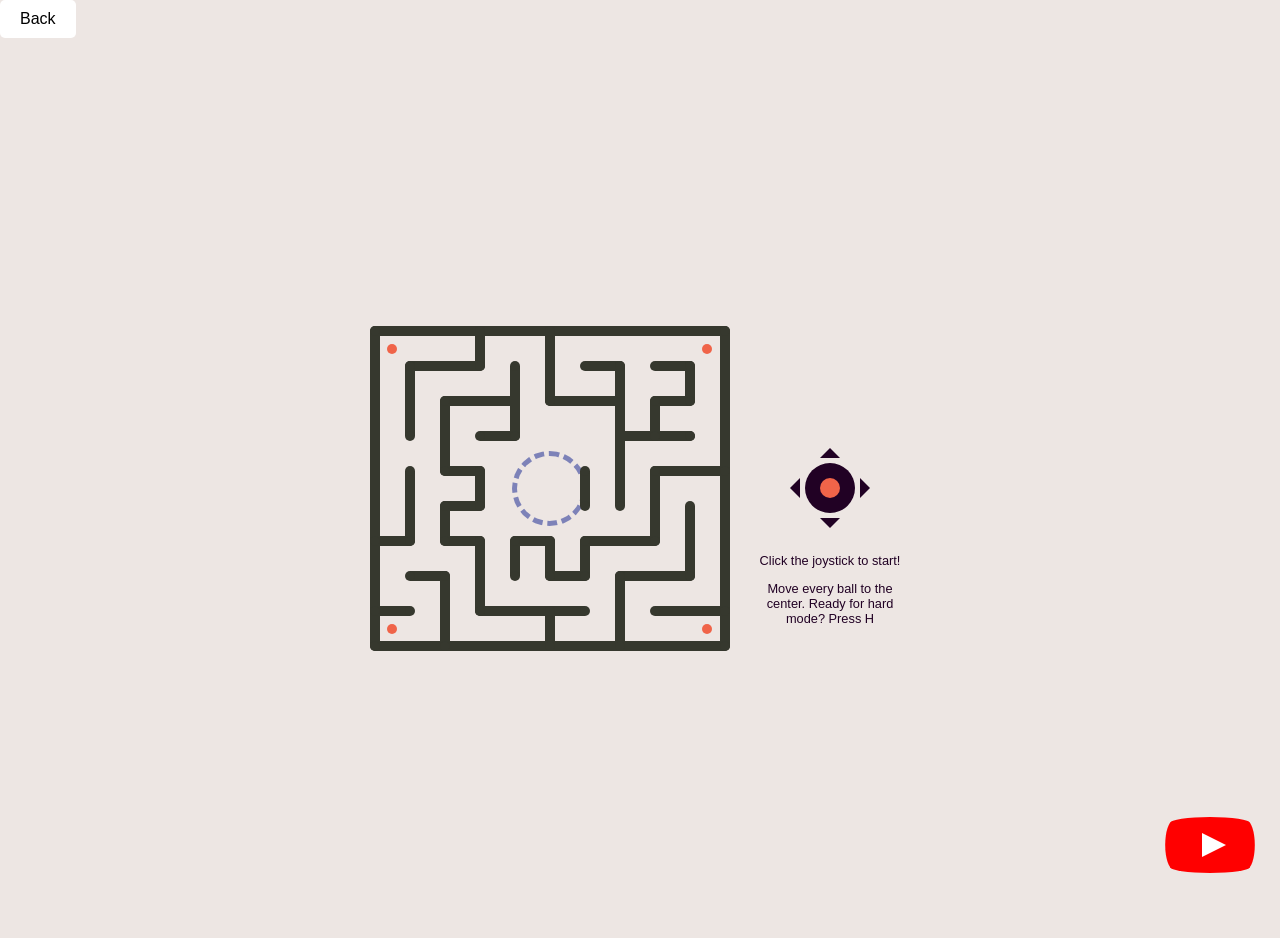
==== Ball/ball.html @ 4ac2c36c "init web"" ====
<!DOCTYPE html>
<html lang="en">
<head>
    <meta charset="UTF-8">
    <meta name="viewport" content="width=device-width, initial-scale=1.0">
    <title>Maze Ball</title>
    <link rel="stylesheet" href="./ball.css">
</head>
<body>
    <div class="back" ><a href="../new.html" class="button">Back</a> </div>
    <div id="center">
        <div id="game">
          <div id="maze">
            <div id="end"></div>
          </div>
          <div id="joystick">
            <div class="joystick-arrow"></div>
            <div class="joystick-arrow"></div>
            <div class="joystick-arrow"></div>
            <div class="joystick-arrow"></div>
            <div id="joystick-head"></div>
          </div>
          <div id="note">
            Click the joystick to start!
            <p>Move every ball to the center. Ready for hard mode? Press H</p>
          </div>
        </div>
      </div>
      <a id="youtube" href="https://youtu.be/bTk6dcAckuI" target="_top">
        <span>See how this game was made</span>
      </a>
      <div id="youtube-card">
        How to simulate ball movement in a maze with JavaScript
      </div>
      <script src="./ball.js"></script>

</body>
</html>
---- Ball/ball.css ----
body {
    /* https://coolors.co/f06449-ede6e3-7d82b8-36382e-613f75  */
    --background-color: #ede6e3;
    --wall-color: #36382e;
    --joystick-color: #210124;
    --joystick-head-color: #f06449;
    --ball-color: #f06449;
    --end-color: #7d82b8;
    --text-color: #210124;
  
    font-family: "Segoe UI", Tahoma, Geneva, Verdana, sans-serif;
    background-color: var(--background-color);
  }
  
  html,
  body {
    height: 100%;
    margin: 0;
  }
  
  #center {
    display: flex;
    align-items: center;
    justify-content: center;
    height: 100%;
  }
  
  #game {
    display: grid;
    grid-template-columns: auto 150px;
    grid-template-rows: 1fr auto 1fr;
    gap: 30px;
    perspective: 600px;
  }
  
  #maze {
    position: relative;
    grid-row: 1 / -1;
    grid-column: 1;
    width: 350px;
    height: 315px;
    display: flex;
    justify-content: center;
    align-items: center;
  }
  
  #end {
    width: 65px;
    height: 65px;
    border: 5px dashed var(--end-color);
    border-radius: 50%;
  }
  
  #joystick {
    position: relative;
    background-color: var(--joystick-color);
    border-radius: 50%;
    width: 50px;
    height: 50px;
    display: flex;
    align-items: center;
    justify-content: center;
    margin: 10px 50px;
    grid-row: 2;
  }
  
  #joystick-head {
    position: relative;
    background-color: var(--joystick-head-color);
    border-radius: 50%;
    width: 20px;
    height: 20px;
    cursor: grab;
  
    animation-name: glow;
    animation-duration: 0.6s;
    animation-iteration-count: infinite;
    animation-direction: alternate;
    animation-timing-function: ease-in-out;
    animation-delay: 4s;
  }
  
  @keyframes glow {
    0% {
      transform: scale(1);
    }
    100% {
      transform: scale(1.2);
    }
  }
  
  .joystick-arrow:nth-of-type(1) {
    position: absolute;
    bottom: 55px;
  
    width: 0;
    height: 0;
    border-left: 10px solid transparent;
    border-right: 10px solid transparent;
  
    border-bottom: 10px solid var(--joystick-color);
  }
  
  .joystick-arrow:nth-of-type(2) {
    position: absolute;
    top: 55px;
  
    width: 0;
    height: 0;
    border-left: 10px solid transparent;
    border-right: 10px solid transparent;
  
    border-top: 10px solid var(--joystick-color);
  }
  
  .joystick-arrow:nth-of-type(3) {
    position: absolute;
    left: 55px;
  
    width: 0;
    height: 0;
    border-top: 10px solid transparent;
    border-bottom: 10px solid transparent;
  
    border-left: 10px solid var(--joystick-color);
  }
  
  .joystick-arrow:nth-of-type(4) {
    position: absolute;
    right: 55px;
  
    width: 0;
    height: 0;
    border-top: 10px solid transparent;
    border-bottom: 10px solid transparent;
  
    border-right: 10px solid var(--joystick-color);
  }
  
  #note {
    grid-row: 3;
    grid-column: 2;
    text-align: center;
    font-size: 0.8em;
    color: var(--text-color);
    transition: opacity 2s;
  }
  
  a:visited {
    color: inherit;
  }
  
  .ball {
    position: absolute;
    margin-top: -5px;
    margin-left: -5px;
    border-radius: 50%;
    background-color: var(--ball-color);
    width: 10px;
    height: 10px;
  }
  
  .wall {
    position: absolute;
    background-color: var(--wall-color);
    transform-origin: top center;
    margin-left: -5px;
  }
  
  .wall::before,
  .wall::after {
    display: block;
    content: "";
    width: 10px;
    height: 10px;
    background-color: inherit;
    border-radius: 50%;
    position: absolute;
  }
  
  .wall::before {
    top: -5px;
  }
  
  .wall::after {
    bottom: -5px;
  }
  
  .black-hole {
    position: absolute;
    margin-top: -9px;
    margin-left: -9px;
    border-radius: 50%;
    background-color: black;
    width: 18px;
    height: 18px;
  }
  
  #youtube,
  #youtube-card {
    display: none;
  }
  
  @media (min-height: 425px) {
    /** Youtube logo by https://codepen.io/alvaromontoro */
    #youtube {
      z-index: 2;
      display: block;
      width: 100px;
      height: 70px;
      position: absolute;
      bottom: 20px;
      right: 20px;
      background: red;
      border-radius: 50% / 11%;
      transform: scale(0.8);
      transition: transform 0.5s;
    }
  
    #youtube:hover,
    #youtube:focus {
      transform: scale(0.9);
    }
  
    #youtube::before {
      content: "";
      display: block;
      position: absolute;
      top: 7.5%;
      left: -6%;
      width: 112%;
      height: 85%;
      background: red;
      border-radius: 9% / 50%;
    }
  
    #youtube::after {
      content: "";
      display: block;
      position: absolute;
      top: 20px;
      left: 40px;
      width: 45px;
      height: 30px;
      border: 15px solid transparent;
      box-sizing: border-box;
      border-left: 30px solid white;
    }
  
    #youtube span {
      font-size: 0;
      position: absolute;
      width: 0;
      height: 0;
      overflow: hidden;
    }
  
    #youtube:hover + #youtube-card {
      display: block;
      position: absolute;
      bottom: 12px;
      right: 10px;
      padding: 25px 130px 25px 25px;
      width: 300px;
      background-color: white;
    }
  }
  .button {
    font-size: 25px;
    background-color: grey;
    text-decoration: none;
  }
  .button {
    display: inline-block;
    padding: 10px 20px;
    font-size: 16px;
    color: black;
    background-color: WHITE;
    text-align: center;
    text-decoration: none;
    border-radius: 5px;
}
.button:hover {
    background-color: GREY;
}
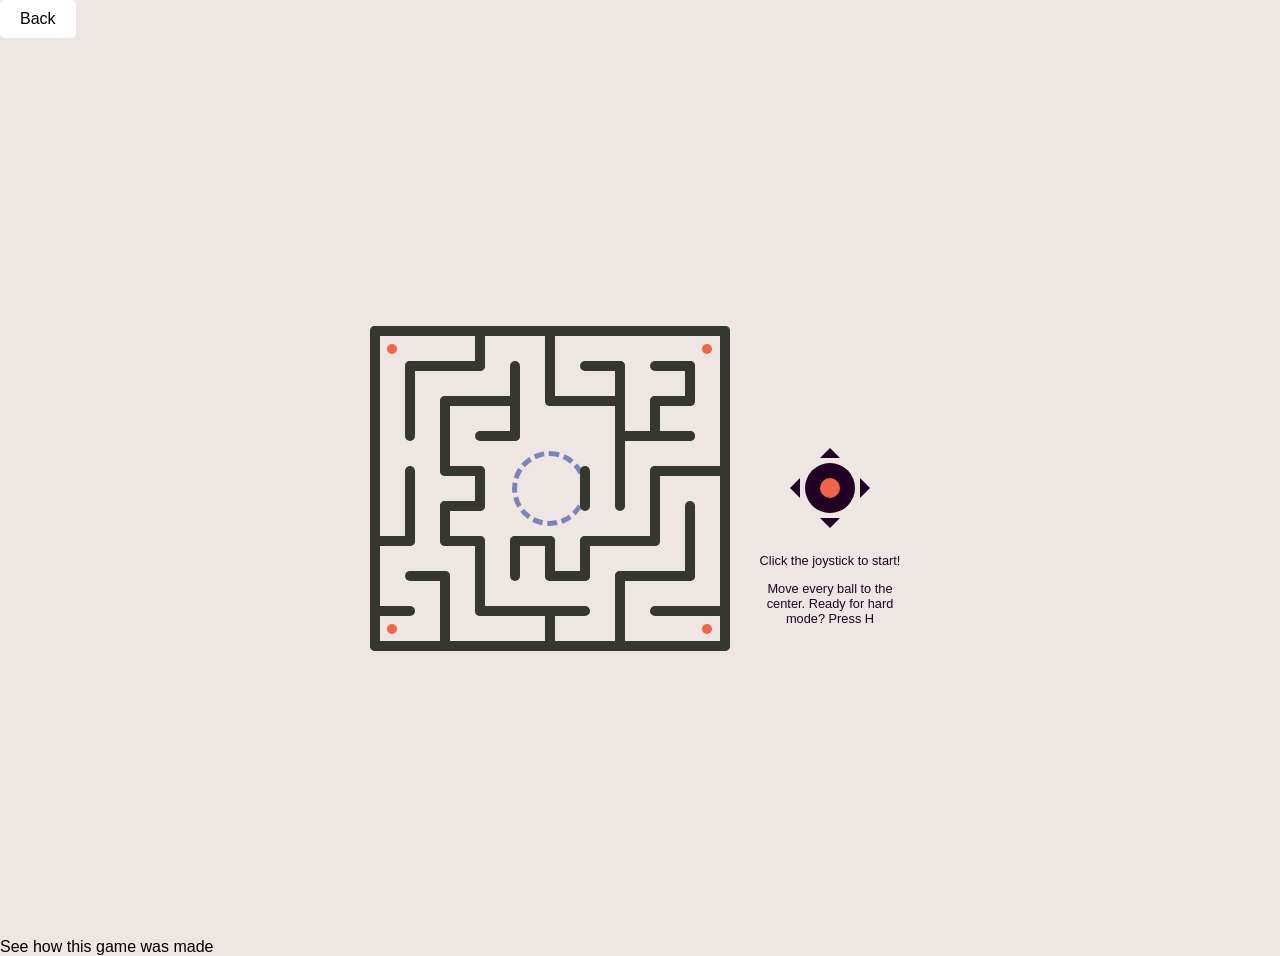
==== commit 6c0e04ca: "Initial commit" ====
--- a/Ball/ball.html
+++ b/Ball/ball.html
@@ -7,7 +7,7 @@
     <link rel="stylesheet" href="./ball.css">
 </head>
 <body>
-    <div class="back" ><a href="../new.html" class="button">Back</a> </div>
+    <div class="back" ><a href="./index.html" class="button">Back</a> </div>
     <div id="center">
         <div id="game">
           <div id="maze">
@@ -26,7 +26,7 @@
           </div>
         </div>
       </div>
-      <a id="youtube" href="https://youtu.be/bTk6dcAckuI" target="_top">
+      
         <span>See how this game was made</span>
       </a>
       <div id="youtube-card">
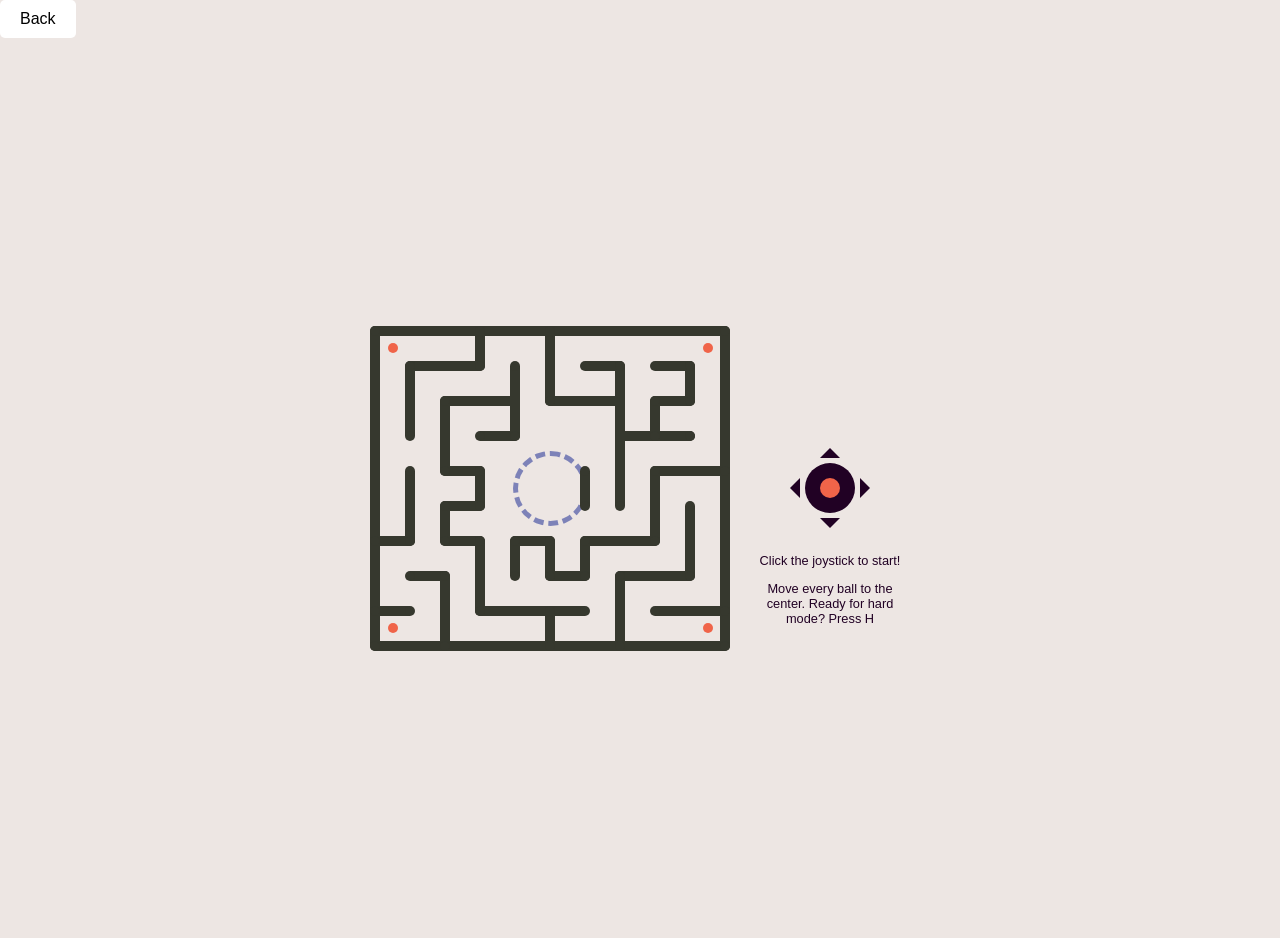
==== commit 11861cc8: "Update website1" ====
--- a/Ball/ball.html
+++ b/Ball/ball.html
@@ -7,7 +7,7 @@
     <link rel="stylesheet" href="./ball.css">
 </head>
 <body>
-    <div class="back" ><a href="./index.html" class="button">Back</a> </div>
+    <div class="back" ><a href="../index.html" class="button">Back</a> </div>
     <div id="center">
         <div id="game">
           <div id="maze">
@@ -26,12 +26,6 @@
           </div>
         </div>
       </div>
-      
-        <span>See how this game was made</span>
-      </a>
-      <div id="youtube-card">
-        How to simulate ball movement in a maze with JavaScript
-      </div>
       <script src="./ball.js"></script>
 
 </body>
